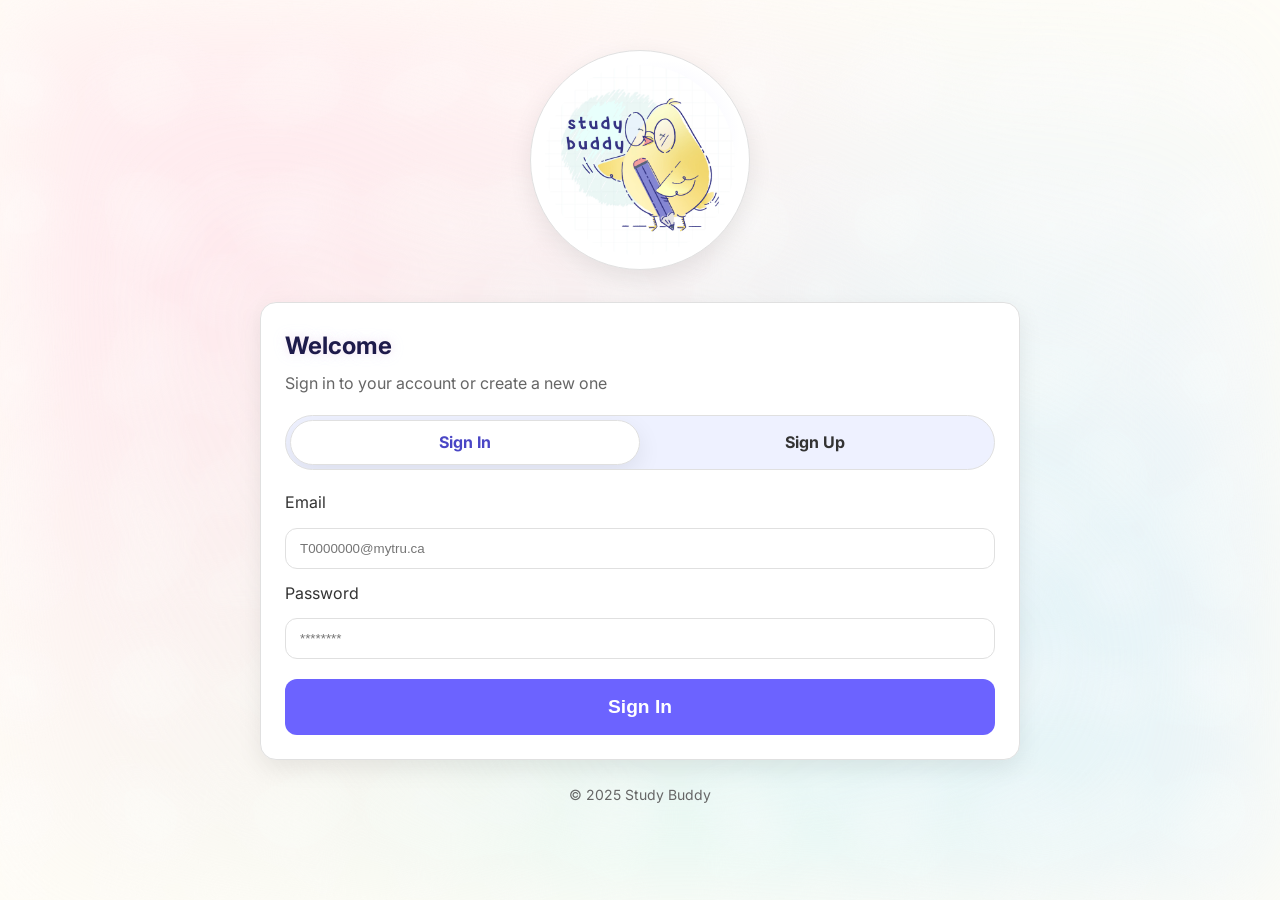
==== group-detail.html @ c46fb59d "completed group pages" ====
<!DOCTYPE html>
<html lang="en">
<head>
  <meta charset="UTF-8">
  <meta name="viewport" content="width=device-width, initial-scale=1" />
  <link rel="icon" href="assets/favicon.ico" type="image/x-icon">
  <title>Study Buddy – Group Detail</title>

  <!-- fonts + global styles -->
  <link rel="preconnect" href="https://fonts.googleapis.com">
  <link rel="preconnect" href="https://fonts.gstatic.com" crossorigin>
  <link href="https://fonts.googleapis.com/css2?family=Inter:ital,opsz,wght@0,14..32,100..900;1,14..32,100..900&family=Playball&display=swap" rel="stylesheet">
  <link rel="stylesheet" href="css/style.css">
  <link rel="stylesheet" href="css/group.css">
</head>
<body>
<header class="navbar">
  <div class="container">
    <a href="./index.html" class="logo">
      <div>
        <img src="./images/logo-character.png" alt="study buddy"
             width="100%" height="100%" style="object-fit: cover;"/>
      </div>
      STUDY BUDDY
    </a>

    <div class="nav-right">
      <div class="profile-menu" id="profileMenu" style="display:none;">
        <div class="profile-btn" id="profileBtn">
          <div class="profile-circle" id="profileCircle"></div>
          <span id="profileName"></span>
        </div>

        <div class="dropdown" id="dropdownMenu">
          <p class="dropdown-title">My Account</p>

          <a href="./mypage.html" class="dropdown-item" style="display:flex;">
            <img src="./images/user.gif" alt="user icon" class="icon-user">
            <span>My Page</span>
          </a>

          <hr />

          <button class="dropdown-item logout-btn" id="logoutBtn">
            <img src="./images/logout.png" alt="logout" class="icon-logout">
            <span>Logout</span>
          </button>
        </div>
      </div>

      <input type="checkbox" id="nav-toggle" class="nav-toggle" aria-hidden="true">
      <label for="nav-toggle" class="hamburger" aria-label="Toggle navigation">
        <span></span><span></span><span></span>
      </label>

      <nav id="site-menu">
        <a href="./index.html">Home</a>
        <a href="./group.html" aria-current="page">Current Group</a>
        <a href="./message.html">Messages</a>
        <a href="./notice.html">Notices</a>
      </nav>
    </div>
  </div>
</header>

<main class="container group_page-detail">
  <!-- back link -->
  <button type="button" class="group_detail-back" id="groupDetailBack">
    ← Back to Groups
  </button>

  <section class="group_detail-layout">
    <!-- left column -->
    <div class="group_detail-main">
      <!-- group summary card -->
      <section class="card group_detail-card">
        <div class="group_detail-header-row">
          <div>
            <h1 class="group_detail-title" id="detailGroupName">Group Name</h1>
            <p class="group_detail-course" id="detailGroupCourse">COMP</p>
          </div>
          <span class="group_detail-members-badge" id="detailMembersBadge">
                        0 / 0 Members
                    </span>
        </div>

        <div class="group_detail-row">
          <span class="group_group-icon">📅</span>
          <span id="detailGroupTime">Time not set</span>
        </div>

        <div class="group_detail-creator-block">
          <p class="group_detail-creator-label">Group Creator</p>
          <div class="group_detail-member-card" id="detailCreatorCard">
            <!-- JS fills creator info -->
          </div>
        </div>
      </section>

      <!-- session notes card -->
      <section class="card group_session-card">
        <div class="group_session-header">
          <div>
            <h2 class="group_session-title">Session Notes</h2>
            <p class="text-muted group_session-subtitle">
              Notes from each study session
            </p>
          </div>
        </div>

        <div class="group_session-list" id="groupSessionList">
          <!-- JS renders sessions -->
        </div>
      </section>
    </div>

    <!-- right column: members summary -->
    <aside class="card group_detail-members-card">
      <h3 class="group_detail-members-title">Members</h3>
      <p class="text-muted" id="detailMembersCountText">0 of 0 members</p>

      <div class="group_detail-members-list" id="detailMembersList">
        <!-- JS renders members -->
      </div>
    </aside>
  </section>
</main>

<footer class="footer container">
  © 2025 Study Buddy
</footer>

<!-- note modal -->
<div class="group_note-backdrop" id="groupNoteBackdrop" hidden>
  <div class="group_note-modal" role="dialog" aria-modal="true" aria-labelledby="groupNoteTitle">
    <div class="group_note-header">
      <h2 id="groupNoteTitle">Add Note</h2>
      <button type="button" class="group_note-close" id="groupNoteClose" aria-label="Close">×</button>
    </div>

    <form id="groupNoteForm" class="group_note-form">
      <div class="group_field">
        <label for="groupNoteSummary" class="group_label">Summary</label>
        <textarea id="groupNoteSummary" class="textarea"
                  placeholder="Write a short summary of this session"></textarea>
      </div>

      <div class="group_field">
        <label for="groupNoteFile" class="group_label">Files (optional)</label>
        <input id="groupNoteFile" type="file" multiple class="input">
        <p class="text-muted group_note-file-help">
          In this local version we only store file names. You can replace the download button with your own image later.
        </p>
      </div>

      <div class="group_actions">
        <button type="button" class="btn group_btn-secondary" id="groupNoteCancel">Cancel</button>
        <button type="submit" class="btn btn-primary">Save Note</button>
      </div>
    </form>
  </div>
</div>

<script src="js/main.js"></script>
<script src="js/group-detail.js"></script>
</body>
</html>
---- css/style.css ----
@import url("yeokyung.css") layer(yeokyung);
@import url("connor.css") layer(connor);
@import url("shova.css") layer(shova);
@import url("group.css");

:root{
    /* Core palette */
    --sb-bg: #FFFDF7; /* Ivory background */
    --sb-surface: #FFFFFF; /* Cards / panels */
    --sb-text: #333333; /* Primary text */
    --sb-muted: #666666; /* Secondary text */
    --sb-border: #E0E0E0; /* Hairline borders */

    --sb-primary: #6C63FF; /* Indigo (brand) */
    --sb-primary-600:#5a54e6;
    --sb-primary-700:#4a46c5;

    --sb-yellow: #FBE7A1; /* Chick yellow */
    --sb-accent: #FFB347; /* Warm orange (cta) */

    --sb-lavender: #E6E6FA; /* Soft section bg */
    --sb-blue: #B3E5FC; /* Hover / info */
    --sb-mint: #d3fff2; /* Success / positive */

    /* Elevation / radius / spacing */
    --sb-radius: 16px;
    --sb-shadow: 0 8px 24px rgba(0,0,0,0.08);
    --sb-space: 16px;
    --sb-space-lg: 24px;
}

/* Base */
* {
    box-sizing:border-box;
}
html,body {
    height:100%;
}
body {
    margin: 0;
    background: var(--sb-bg);
    color: var(--sb-text);
    font-family: "Inter", sans-serif;
    line-height: 1.6;
}

/* Components */
.navbar {
    background:var(--sb-primary);
    color:#fff;
    padding:12px var(--sb-space-lg);
    border-bottom:1px solid rgba(255,255,255,.1);
}
.navbar .container {
    display:flex;
    align-items:center;
    justify-content:space-between;
    gap: var(--sb-space);
    padding: 0;
}
.navbar a {
    color:#fff;
    text-decoration:none;
    margin-right:16px;
    font-weight:600;
    padding: 0px 7px;
}
.navbar nav a[aria-current="page"], .navbar nav a:hover {
    background: rgba(0, 0, 0, 0.18);
    color: #FFFCEF;
    backdrop-filter: blur(4px);
    padding: 7px;
    border-radius: 10px;
}
.hamburger,
.nav-toggle {
    display: none;
}

.card {
    background:var(--sb-surface);
    border:1px solid var(--sb-border);
    border-radius:var(--sb-radius);
    padding:var(--sb-space-lg);
    box-shadow:var(--sb-shadow);
}

.btn {
    display:inline-flex;
    align-items:center;
    justify-content:center;
    padding:10px 16px;
    border-radius:12px;
    border:1px solid transparent;
    font-weight:700;
    cursor:pointer;
    transition:.2s ease;
}
.btn:disabled {
    opacity:.6;
    cursor:not-allowed;
}
.btn:active {
    transform: translateY(0);
}

.btn.border-primary {
    border: 2px solid var(--sb-primary);
    background-color: white;
    color: var(--sb-primary-700);
}
.btn.border-mint {
    border: 2px solid #4ac9a5;
    background-color: white;
    color: #4ac9a5;
}
.btn.border-accent {
    border: 2px solid var(--sb-accent);
    background-color: white;
    color: var(--sb-accent);
}

.btn-primary {
    background:var(--sb-primary);
    color:#fff;
}
.btn-primary:hover {
    background:var(--sb-primary-600);
}
.btn-primary:active {
    background:var(--sb-primary-700);
}

.btn-accent {
    background:var(--sb-accent);
    color:#fff;
}
.btn-accent:hover {
    filter:brightness(1.05);
}

.btn.lg {
    padding:16px 24px;
    font-size: 1.2rem;
}

.input, .select, .textarea {
    width:100%;
    padding:12px 14px;
    background:var(--sb-surface);
    border:1px solid var(--sb-border);
    border-radius:12px;
    color:var(--sb-text);
    outline:none;
    transition:border-color .2s ease, box-shadow .2s ease;
}
.input:focus, .select:focus, .textarea:focus {
    border-color:var(--sb-primary);
    box-shadow:0 0 0 4px color-mix(in oklab, var(--sb-primary) 20%, transparent);
}

/* Utilities */
.text-muted {
    color:var(--sb-muted);
}
.text-primary {
    color:#1e1b4b; /* deep heading tone over ivory */
}
.bg-ivory {
    background:var(--sb-bg);
}
.bg-lavender {
    background:var(--sb-lavender);
}
.bg-blue {
    background:var(--sb-blue);
}
.bg-mint {
    background:var(--sb-mint);
}
.bg-yellow {
    background:var(--sb-yellow);
}
.border {
    border:1px solid var(--sb-border);
}
.round {
    border-radius:var(--sb-radius);
}
.shadow {
    box-shadow:var(--sb-shadow);
}
.p-4 {
    padding:var(--sb-space);
}
.p-6 {
    padding:var(--sb-space-lg);
}
.gap-4 {
    gap:var(--sb-space);
}

/* Example layout helpers */
.container {
    max-width:1100px;
    margin:0 auto;
    padding:0 var(--sb-space-lg);
}
.grid {
    display:grid;
    gap:var(--sb-space);
}
.grid-3 {
    grid-template-columns:repeat(3,1fr);
}

.item-row {
    padding: 10px 12px;
    border: 1px solid var(--sb-border);
    border-radius: var(--sb-radius);
    margin-bottom: 8px;
    background: #fafafa;
}


@media (max-width:900px) {
    .grid-3 {
        grid-template-columns:1fr;
    }

    /* show menu icon */
    .hamburger {
        display: flex;
        flex-direction: column;
        justify-content: center;
        gap: 5px;
        width: 40px;
        height: 40px;
        padding: 8px;
        border-radius: 10px;
        background: rgba(255, 255, 255, 0.15);
        cursor: pointer;
    }

    .hamburger span {
        display: block;
        width: 22px;
        height: 2px;
        background: #fff;
        border-radius: 2px;
        transition: transform 0.25s ease, opacity 0.25s ease;
    }

    .nav-toggle {
        display: block;
        position: absolute;
        left: -9999px; /* hide */
    }

    .nav-right {
        gap: 8px;
    }

    #profileName {
        display: none;
    }

    .profile-menu .dropdown {
        top: 50px;
        right: 0;
    }

    /* dropdown menu item */
    .navbar nav {
        position: absolute;
        right: 16px;
        top: 70px;
        background: var(--sb-primary);
        border: 1px solid rgba(255, 255, 255, 0.15);
        border-radius: 12px;
        padding: 12px;
        box-shadow: 0 6px 12px rgba(0, 0, 0, 0.1);
        display: flex;
        flex-direction: column;
        gap: 10px;
        width: min(240px, calc(100% - 32px));
        max-height: 0;
        overflow: hidden;
        opacity: 0;
        transform: translateY(-6px);
        transition: max-height 0.25s ease, opacity 0.25s ease, transform 0.25s ease;
        z-index: 10;
    }

    /* If checkbox checked, open the menu */
    .nav-toggle:checked ~ nav {
        max-height: 400px;
        opacity: 1;
        transform: translateY(0);
    }

    /* menu icon animation */
    .nav-toggle:checked + .hamburger span:nth-child(1) {
        transform: translateY(7px) rotate(45deg);
    }

    .nav-toggle:checked + .hamburger span:nth-child(2) {
        opacity: 0;
    }

    .nav-toggle:checked + .hamburger span:nth-child(3) {
        transform: translateY(-7px) rotate(-45deg);
    }

    /* hide horizontal menu */
    .navbar .container {
        position: relative;
    }

    .navbar nav a {
        margin-right: 0;
        padding: 10px;
        border-radius: 6px;
    }

    .navbar nav a:hover {
        background: rgba(255, 255, 255, 0.15);
        transform: scale(1.05);
    }
}

/* right side of navbar: nav + profile on the far right */
.nav-right {
    display: flex;
    align-items: center;
    gap: 16px;
    margin-left: auto;   /* 로고에서 밀어내기 */
}

/* nav는 왼쪽, 프로필은 오른쪽 */
.nav-right nav {
    order: 1;
}

.nav-right .profile-menu {
    order: 2;
    margin-left: 8px;
}

/* Profile area */
.profile-menu {
    position: relative;
    display: none;          /* JS에서 user 있을 때 flex로 변경 */
    align-items: center;
    cursor: pointer;
}

.profile-btn {
    display: flex;
    align-items: center;
    gap: 8px;
}

.profile-circle {
    width: 32px;
    height: 32px;
    background-color: var(--sb-yellow);
    color: var(--sb-text);
    font-weight: 700;
    border-radius: 50%;
    display: flex;
    align-items: center;
    justify-content: center;
}

#profileName {
    font-weight: 600;
}

/* dropdown */
.dropdown {
    position: absolute;
    top: 45px;
    right: 0;
    width: 190px;
    background: #fff;
    border-radius: 12px;
    box-shadow: 0 8px 24px rgba(0,0,0,0.16);
    padding: 12px;
    display: none;
    z-index: 20; /* nav 보다 위로 */
}

.dropdown-title {
    font-size: 14px;
    margin-bottom: 8px;
    color: var(--sb-text);
    font-weight: 600;
}

.dropdown-item {
    display: block;
    padding: 8px 6px;
    text-decoration: none;
    color: var(--sb-text);
    border-radius: 8px;
    font-size: 14px;
}

.dropdown-item:hover {
    background: #f3f3f3;
}

/* dropdown text color override */
.profile-menu .dropdown a,
.profile-menu .dropdown .dropdown-item {
    color: var(--sb-text) !important;
}

.icon-user {
    width: 25px;
    height: 25px;
    object-fit: contain;
    margin-right: 8px;
    opacity: 0.9;
}

/* Logout icon */
.icon-logout {
    width: 18px;
    height: 18px;
    object-fit: contain;
    margin-right: 6px;
    opacity: 0.85;
}

/* Logout layout */
.logout-btn {
    display: flex;
    align-items: center;
    gap: 8px;
    width: 100%;
    border: none;
    background: none;
    text-align: left;
    cursor: pointer;
    padding: 10px 6px;
    color: #333;
    font-size: 14px;
}

.logout-btn:hover {
    background: #f3f3f3;
}

/* footer */
.footer {
    padding: var(--sb-space-lg);
    color: var(--sb-muted);
    font-size: 14px;
    text-align: center;
}

/* --- simple dashboard layout --- */
.dashboard-header h2 {
    margin: 0 0 4px;
}
.dashboard-header p {
    margin: 0 0 20px;
    font-size: 0.95rem;
}

.dashboard-stats {
    display: grid;
    grid-template-columns: repeat(3, minmax(0, 1fr));
    gap: var(--sb-space);
    margin-bottom: 24px;
}

.dashboard-main {
    display: grid;
    grid-template-columns: 1fr 1fr;
    gap: var(--sb-space);
}

.dashboard-list {
    list-style: none;
    padding: 0;
    margin: 0;
}

/* 리스트 아이템 모양만 살짝 */
.item-row {
    padding: 10px 12px;
    border: 1px solid var(--sb-border);
    border-radius: var(--sb-radius);
    margin-bottom: 8px;
    background: #fafafa;
    font-size: 0.9rem;
}

/* 모바일에서 한 줄씩 */
@media (max-width: 900px) {
    .dashboard-stats {
        grid-template-columns: 1fr;
    }
    .dashboard-main {
        grid-template-columns: 1fr;
    }
}
---- css/group.css ----
/* main layout */
.group_page {
    padding: 32px 0 56px;
}

/* header area */
.group_header {
    display: flex;
    align-items: flex-end;
    justify-content: space-between;
    gap: 16px;
    margin-bottom: 24px;
}

.group_header-left {
    display: flex;
    flex-direction: column;
    gap: 4px;
}

.group_title {
    margin: 0;
    font-size: 1.8rem;
    font-weight: 700;
    color: #1e1b4b;
}

.group_subtitle {
    margin: 0;
    font-size: 0.95rem;
}

/* "Make a Group" button at top */
.group_header-btn {
    gap: 6px;
    font-size: 0.95rem;
}

.group_plus {
    font-size: 1.1rem;
    line-height: 1;
}

/* card wrapper */
.group_card {
    padding: 36px 24px;
    min-height: 280px;
}

/* empty state */
.group_empty {
    display: flex;
    flex-direction: column;
    align-items: center;
    text-align: center;
    gap: 12px;
    padding: 40px 16px;
}

.group_empty-icon {
    width: 72px;
    height: 72px;
    border-radius: 50%;
    background: #f3f4f6;
    display: flex;
    align-items: center;
    justify-content: center;
    font-size: 32px;
    margin-bottom: 4px;
}

.group_empty-title {
    margin: 0;
    font-weight: 600;
}

.group_empty-text {
    margin: 0 0 8px;
    font-size: 0.95rem;
}

.group_empty-btn {
    margin-top: 8px;
    gap: 6px;
}

/* list state */
.group_list {
    list-style: none;
    margin: 0;
    padding: 0;
    display: flex;
    flex-direction: column;
    gap: 12px;
}

/* single group row */
.group_item {
    display: flex;
    align-items: center;
    justify-content: space-between;
    gap: 16px;
    padding: 14px 16px;
    border-radius: var(--sb-radius);
    border: 1px solid var(--sb-border);
    background: #fafafa;
}

.group_item-main h3 {
    margin: 0 0 4px;
    font-size: 1rem;
    font-weight: 600;
}

.group_item-meta {
    margin: 0;
    font-size: 0.9rem;
    color: var(--sb-muted);
}

.group_item-side {
    display: flex;
    flex-direction: column;
    align-items: flex-end;
    gap: 6px;
    font-size: 0.85rem;
}

.group_item-count {
    color: var(--sb-muted);
}

/* secondary button style inside modal/footer */
.group_btn-secondary {
    background: #f3f4f6;
    border: 1px solid var(--sb-border);
    color: var(--sb-text);
}

/* modal backdrop */
.group_modal-backdrop {
    position: fixed;
    inset: 0;
    background: rgba(15, 23, 42, 0.45);
    display: flex;
    align-items: center;
    justify-content: center;
    z-index: 40;
}

/* modal card */
.group_modal {
    width: 100%;
    max-width: 560px;
    background: var(--sb-surface);
    border-radius: 20px;
    box-shadow: var(--sb-shadow);
    padding: 24px 24px 20px;
}

/* modal header */
.group_modal-header {
    display: flex;
    justify-content: space-between;
    align-items: flex-start;
    gap: 12px;
    margin-bottom: 18px;
}

.group_modal-header h2 {
    margin: 0 0 4px;
    font-size: 1.4rem;
    font-weight: 700;
}

.group_modal-close {
    border: none;
    background: transparent;
    font-size: 1.3rem;
    line-height: 1;
    cursor: pointer;
    padding: 4px 6px;
    border-radius: 999px;
}

.group_modal-close:hover {
    background: #f3f3f3;
}

/* form fields */
.group_form {
    display: flex;
    flex-direction: column;
    gap: 14px;
}

.group_field {
    display: flex;
    flex-direction: column;
    gap: 6px;
}

.group_label {
    font-size: 0.9rem;
    font-weight: 600;
}

.group_required {
    color: #e11d48;
    margin-left: 2px;
}

.group_helper {
    margin: 2px 0 6px;
    font-size: 0.8rem;
}

/* subject picker area */
.group_subject-picker {
    border: 1px solid var(--sb-border);
    border-radius: 14px;
    padding: 10px;
    background: #fbfbfb;
    display: flex;
    flex-direction: column;
    gap: 8px;
    max-height: 260px;
}

.group_subject-search .input {
    font-size: 0.85rem;
    padding-block: 8px;
}

.group_subject-list {
    flex: 1;
    overflow-y: auto;
    border-radius: 10px;
    border: 1px solid var(--sb-border);
    background: #fff;
    padding: 6px 8px;
    font-size: 0.85rem;
}
.group_subject-list .class-item {
    display: flex;
    align-items: center;
    gap: 8px;
    padding: 6px 8px;
    border-radius: 8px;
    cursor: pointer;
}

.group_subject-list input[type="checkbox"] {
    display: none;
}

.group_subject-selected {
    background: #eef2ff;
    border: 1px solid var(--sb-primary);
}



/* use the class name from subject.js */
.group_subject-list .class-item {
    display: flex;
    align-items: center;
    gap: 8px;
    padding: 6px 4px;
    border-radius: 8px;
    cursor: pointer;
}

.group_subject-list .class-item:hover {
    background: #f5f5ff;
}

.group_subject-list input[type="checkbox"] {
    width: 16px;
    height: 16px;
}

/* loading text from subject.js */
.group_subject-list .list-loading {
    margin: 4px 0;
    font-size: 0.85rem;
    color: var(--sb-muted);
}

/* actions row */
.group_actions {
    display: flex;
    justify-content: flex-end;
    gap: 10px;
    margin-top: 6px;
}
.group_modal-backdrop[hidden] {
    display: none !important;
}

/* group list card */
.group_group-card {
    padding: 20px 24px;
    border-radius: 18px;
    border: 1px solid var(--sb-border);
    background: #f9fafb;
    display: flex;
    flex-direction: column;
    gap: 16px;
}

/* header */
.group_group-header {
    display: flex;
    justify-content: space-between;
    align-items: flex-start;
    gap: 12px;
}

.group_group-title-row {
    display: flex;
    align-items: center;
    gap: 6px;
}

.group_group-name {
    margin: 0;
    font-size: 1.1rem;
    font-weight: 600;
}

.group_group-star {
    color: #fbbf24;
    font-size: 1rem;
}

.group_group-course {
    margin: 4px 0 0;
    font-size: 0.95rem;
    color: var(--sb-muted);
}

.group_group-settings-btn {
    border: none;
    background: transparent;
    cursor: pointer;
    font-size: 1.1rem;
    padding: 4px;
    border-radius: 999px;
}

.group_group-settings-btn:hover {
    background: #e5e7eb;
}

/* body rows */
.group_group-body {
    display: flex;
    flex-direction: column;
    gap: 12px;
    margin-top: 4px;
}

.group_group-row {
    display: flex;
    align-items: flex-start;
    gap: 8px;
    font-size: 0.95rem;
}

.group_group-icon {
    font-size: 1.1rem;
    margin-top: 1px;
}

/* members section */
.group_group-members-row {
    flex-direction: column;
    gap: 8px;
}

.group_group-members-header {
    display: flex;
    align-items: center;
    gap: 8px;
    font-weight: 600;
}

.group_group-members-list {
    display: flex;
    flex-direction: column;
    gap: 8px;
    margin-left: 24px;
}

.group_group-member-chip {
    display: flex;
    align-items: center;
    gap: 8px;
}

.group_group-member-avatar {
    width: 28px;
    height: 28px;
    border-radius: 999px;
    background: #2563eb;
    color: #fff;
    font-size: 0.9rem;
    font-weight: 600;
    display: flex;
    align-items: center;
    justify-content: center;
}

.group_group-member-name {
    font-size: 0.95rem;
}

/* bottom button */
.group_group-details-btn {
    margin-top: 8px;
    width: 100%;
    justify-content: center;
    background: #333;
    color: #fff;
    border-radius: 10px;
}

.group_group-details-btn:hover {
    filter: brightness(1.05);
}

/* manage header line */
.group_manage-header {
    display: flex;
    align-items: center;
    gap: 8px;
    font-size: 0.9rem;
    font-weight: 600;
    margin-bottom: 8px;
    color: var(--sb-muted);
}

.group_manage-icon {
    font-size: 1rem;
}

.group_manage-title {
    letter-spacing: 0.02em;
}

/* members section in manage modal */
.group_members-section,
.group_recommend-section {
    margin-top: 10px;
    padding-top: 10px;
    border-top: 1px solid var(--sb-border);
}

.group_members-header {
    display: flex;
    align-items: center;
    gap: 8px;
    font-size: 0.9rem;
    font-weight: 600;
    margin-bottom: 8px;
}

.group_members-list {
    list-style: none;
    margin: 0;
    padding: 0;
    display: flex;
    flex-direction: column;
    gap: 6px;
}

.group_member-item {
    display: flex;
    align-items: center;
    justify-content: space-between;
    gap: 8px;
    padding: 8px 10px;
    border-radius: 10px;
    background: #f3f4f6;
}

.group_member-left {
    display: flex;
    align-items: center;
    gap: 8px;
}

.group_member-avatar {
    width: 28px;
    height: 28px;
    border-radius: 999px;
    background: #2563eb;
    color: #fff;
    display: flex;
    align-items: center;
    justify-content: center;
    font-size: 0.9rem;
    font-weight: 600;
}

.group_member-name {
    font-size: 0.9rem;
    font-weight: 500;
}

.group_member-email {
    font-size: 0.8rem;
    color: var(--sb-muted);
}

.group_member-remove {
    border: none;
    background: transparent;
    cursor: pointer;
    font-size: 1rem;
    padding: 2px 6px;
    border-radius: 999px;
}

.group_member-remove:hover {
    background: #e5e7eb;
}

.group_recommend-empty {
    margin: 0;
    font-size: 0.85rem;
    color: var(--sb-muted);
}

/* actions: delete on left, others on right */
.group_actions {
    display: flex;
    justify-content: space-between;
    align-items: center;
    gap: 10px;
    margin-top: 14px;
}

.group_actions-right {
    display: flex;
    align-items: center;
    gap: 8px;
}

.group_btn-danger {
    background: #fee2e2;
    border: 1px solid #fecaca;
    color: #b91c1c;
}

.group_btn-danger:hover {
    background: #fecaca;
}

/* back-drop hidden */
.group_modal-backdrop[hidden] {
    display: none !important;
}


/* responsive */
@media (max-width: 900px) {
    .group_page {
        padding: 10px 16px;
    }

    .group_list {
        padding: 0 4px;
    }

    .group_group-card {
        padding: 16px;
        border-radius: 14px;
    }

    .group_header {
        flex-direction: column;
        align-items: flex-start;
    }

    .group_header-btn {
        align-self: stretch;
        justify-content: center;
    }

    .group_card {
        padding-inline: 16px;
    }

    .group_item {
        flex-direction: column;
        align-items: flex-start;
    }

    .group_item-side {
        align-items: flex-start;
    }

    .group_modal {
        margin: 0 16px;
        padding-inline: 18px;
    }

    .group_group-card {
        padding-inline: 16px;
    }
}



/* GROUP DETAIL */
/* detail layout */
.group_page-detail {
    margin-top: 20px;
}

.group_detail-back {
    margin: 12px 0 16px;
    border: none;
    background: transparent;
    padding: 0;
    font-size: 0.9rem;
    cursor: pointer;
    color: var(--sb-muted);
}

.group_detail-layout {
    display: grid;
    grid-template-columns: minmax(0, 2fr) minmax(0, 1fr);
    gap: 20px;
    align-items: flex-start;
}

.group_detail-card {
    margin-bottom: 20px;
}

.group_detail-header-row {
    display: flex;
    justify-content: space-between;
    align-items: flex-start;
    gap: 12px;
}

.group_detail-title {
    margin: 0 0 4px;
    font-size: 1.2rem;
}

.group_detail-course {
    margin: 0;
    color: var(--sb-muted);
    font-size: 0.95rem;
}

.group_detail-members-badge {
    padding: 4px 10px;
    border-radius: 999px;
    background: #111827;
    color: #fff;
    font-size: 0.8rem;
}

.group_detail-row {
    display: flex;
    align-items: center;
    gap: 8px;
    margin-top: 12px;
    font-size: 0.95rem;
}

.group_detail-creator-block {
    margin-top: 16px;
}

.group_detail-creator-label {
    margin: 0 0 8px;
    font-size: 0.9rem;
    font-weight: 600;
}

.group_detail-member-card {
    padding: 10px 12px;
    border-radius: 10px;
    background: #eff6ff;
}

/* right members card */
.group_detail-members-card {
    padding: 18px 18px;
}

.group_detail-members-title {
    margin: 0 0 4px;
    font-size: 1rem;
}

.group_detail-members-list {
    margin-top: 12px;
    display: flex;
    flex-direction: column;
    gap: 8px;
}

.group_detail-member-row {
    padding: 8px 10px;
    border-radius: 10px;
    background: #f3f4f6;
}

.group_detail-badge {
    display: inline-block;
    margin-left: 6px;
    padding: 2px 6px;
    font-size: 0.7rem;
    border-radius: 999px;
    background: #111827;
    color: #fff;
}

/* session notes */
.group_session-card {
    margin-top: 16px;
}

.group_session-header {
    display: flex;
    justify-content: space-between;
    align-items: center;
    margin-bottom: 10px;
}

.group_session-title {
    margin: 0;
    font-size: 1.05rem;
}

.group_session-subtitle {
    margin: 2px 0 0;
    font-size: 0.9rem;
}

.group_session-list {
    display: flex;
    flex-direction: column;
    gap: 10px;
}

.group_session-item {
    border-radius: 14px;
    border: 1px solid var(--sb-border);
    padding: 12px 14px;
    background: #fafafa;
}

.group_session-item-header {
    display: flex;
    justify-content: space-between;
    align-items: center;
    gap: 10px;
}

.group_session-item-title {
    margin: 0;
    font-size: 0.98rem;
    font-weight: 600;
}

.group_session-item-status {
    margin: 2px 0 0;
    font-size: 0.8rem;
}

.group_session-item-buttons {
    display: flex;
    align-items: center;
    gap: 6px;
}

.group_session-add-btn {
    padding: 6px 10px;
    font-size: 0.8rem;
}

.group_session-delete-btn {
    padding: 6px 10px;
    font-size: 0.8rem;
    background: #fee2e2;
    border: 1px solid #fecaca;
    color: #b91c1c;
}

.group_session-delete-btn:hover {
    background: #fecaca;
}

.group_session-item-body {
    margin-top: 8px;
    font-size: 0.9rem;
}

.group_session-summary {
    margin: 0 0 6px;
}

.group_session-empty {
    margin: 0;
}

.group_session-files {
    list-style: none;
    padding: 0;
    margin: 4px 0 0;
    display: flex;
    flex-direction: column;
    gap: 4px;
}

.group_session-file-row {
    display: flex;
    justify-content: space-between;
    align-items: center;
    gap: 8px;
    font-size: 0.85rem;
}

.group_session-download-btn {
    padding: 4px 8px;
    font-size: 0.8rem;
    border-radius: 999px;
    border: 1px solid var(--sb-border);
    background: #fff;
    cursor: pointer;
}

/* note modal */
.group_note-backdrop[hidden] {
    display: none !important;
}

.group_note-backdrop {
    position: fixed;
    inset: 0;
    background: rgba(15, 23, 42, 0.45);
    display: flex;
    align-items: center;
    justify-content: center;
    z-index: 50;
}

.group_note-modal {
    width: min(480px, 100% - 32px);
    background: #fff;
    border-radius: 16px;
    box-shadow: var(--sb-shadow);
    padding: 18px 20px;
}

.group_note-header {
    display: flex;
    align-items: center;
    justify-content: space-between;
    margin-bottom: 10px;
}

.group_note-close {
    border: none;
    background: transparent;
    font-size: 1.2rem;
    cursor: pointer;
}

.group_note-file-help {
    margin-top: 4px;
    font-size: 0.8rem;
}

/* responsive */
@media (max-width: 900px) {
    .group_detail-layout {
        grid-template-columns: 1fr;
    }
}
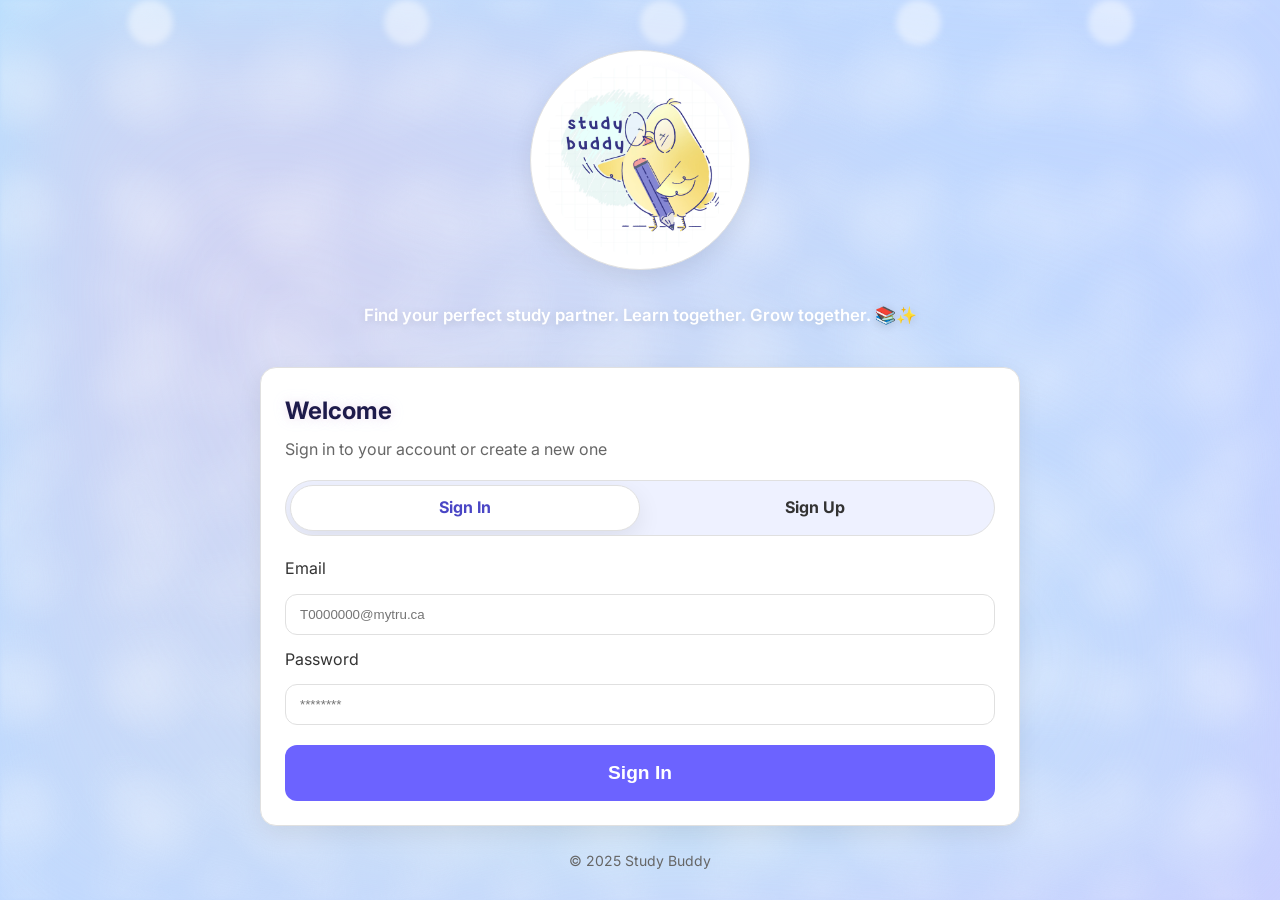
==== commit 645c3a11: "changed index, signin" ====
--- a/group-detail.html
+++ b/group-detail.html
@@ -25,6 +25,7 @@
     </a>
 
     <div class="nav-right">
+      <!--  profile menu : if sign in, change display:flex -->
       <div class="profile-menu" id="profileMenu" style="display:none;">
         <div class="profile-btn" id="profileBtn">
           <div class="profile-circle" id="profileCircle"></div>
@@ -34,7 +35,7 @@
         <div class="dropdown" id="dropdownMenu">
           <p class="dropdown-title">My Account</p>
 
-          <a href="./mypage.html" class="dropdown-item" style="display:flex;">
+          <a href="./mypage.html" class="dropdown-item" style="display: flex;">
             <img src="./images/user.gif" alt="user icon" class="icon-user">
             <span>My Page</span>
           </a>
@@ -48,6 +49,7 @@
         </div>
       </div>
 
+      <!-- Menu Icon: 900px -->
       <input type="checkbox" id="nav-toggle" class="nav-toggle" aria-hidden="true">
       <label for="nav-toggle" class="hamburger" aria-label="Toggle navigation">
         <span></span><span></span><span></span>
@@ -57,7 +59,6 @@
         <a href="./index.html">Home</a>
         <a href="./group.html" aria-current="page">Current Group</a>
         <a href="./message.html">Messages</a>
-        <a href="./notice.html">Notices</a>
       </nav>
     </div>
   </div>
--- a/css/style.css
+++ b/css/style.css
@@ -43,7 +43,9 @@
     font-family: "Inter", sans-serif;
     line-height: 1.6;
 }
-
+.auth-only {
+    display: none;
+}
 /* Components */
 .navbar {
     background:var(--sb-primary);
@@ -507,4 +509,92 @@
     .dashboard-main {
         grid-template-columns: 1fr;
     }
-}
+
+    .dashboard-header h2 {
+        font-size: 1.2rem;
+    }
+
+    .dashboard-meta {
+        display: block;
+        margin-top: 4px;
+    }
+}
+
+/* home dashboard layout */
+.dashboard-section {
+    margin-bottom: 40px;
+}
+
+.dashboard-header h2 {
+    margin: 0 0 6px;
+    font-size: 1.4rem;
+}
+
+.dashboard-meta {
+    margin: 0;
+    font-size: 0.9rem;
+    padding: 6px 10px;
+    border-radius: 999px;
+    background: #eef2ff; /* light indigo background */
+    display: inline-block;
+}
+
+/* top stat cards */
+.dashboard-stat-card {
+    display: flex;
+    flex-direction: column;
+    justify-content: center;
+    gap: 4px;
+}
+
+.dashboard-stat-label {
+    margin: 0;
+    font-size: 0.9rem;
+    color: var(--sb-muted);
+}
+
+.dashboard-stat-number {
+    margin: 0;
+    font-size: 1.4rem;
+}
+
+/* bottom cards */
+.dashboard-card {
+    display: flex;
+    flex-direction: column;
+    gap: 10px;
+}
+
+.dashboard-card-header {
+    display: flex;
+    justify-content: space-between;
+    align-items: center;
+    gap: 12px;
+    margin-bottom: 8px;
+}
+
+.dashboard-card-title {
+    margin: 0;
+    font-size: 1rem;
+}
+
+.dashboard-card-subtitle {
+    margin: 2px 0 0;
+    font-size: 0.85rem;
+}
+
+/* small button size for header actions */
+.btn.btn-sm {
+    padding: 6px 10px;
+    font-size: 0.8rem;
+}
+
+/* my group list items already use .item-row, so just tighten spacing */
+.dashboard-list {
+    margin: 0;
+    padding: 0;
+    list-style: none;
+    display: flex;
+    flex-direction: column;
+    gap: 6px;
+}
